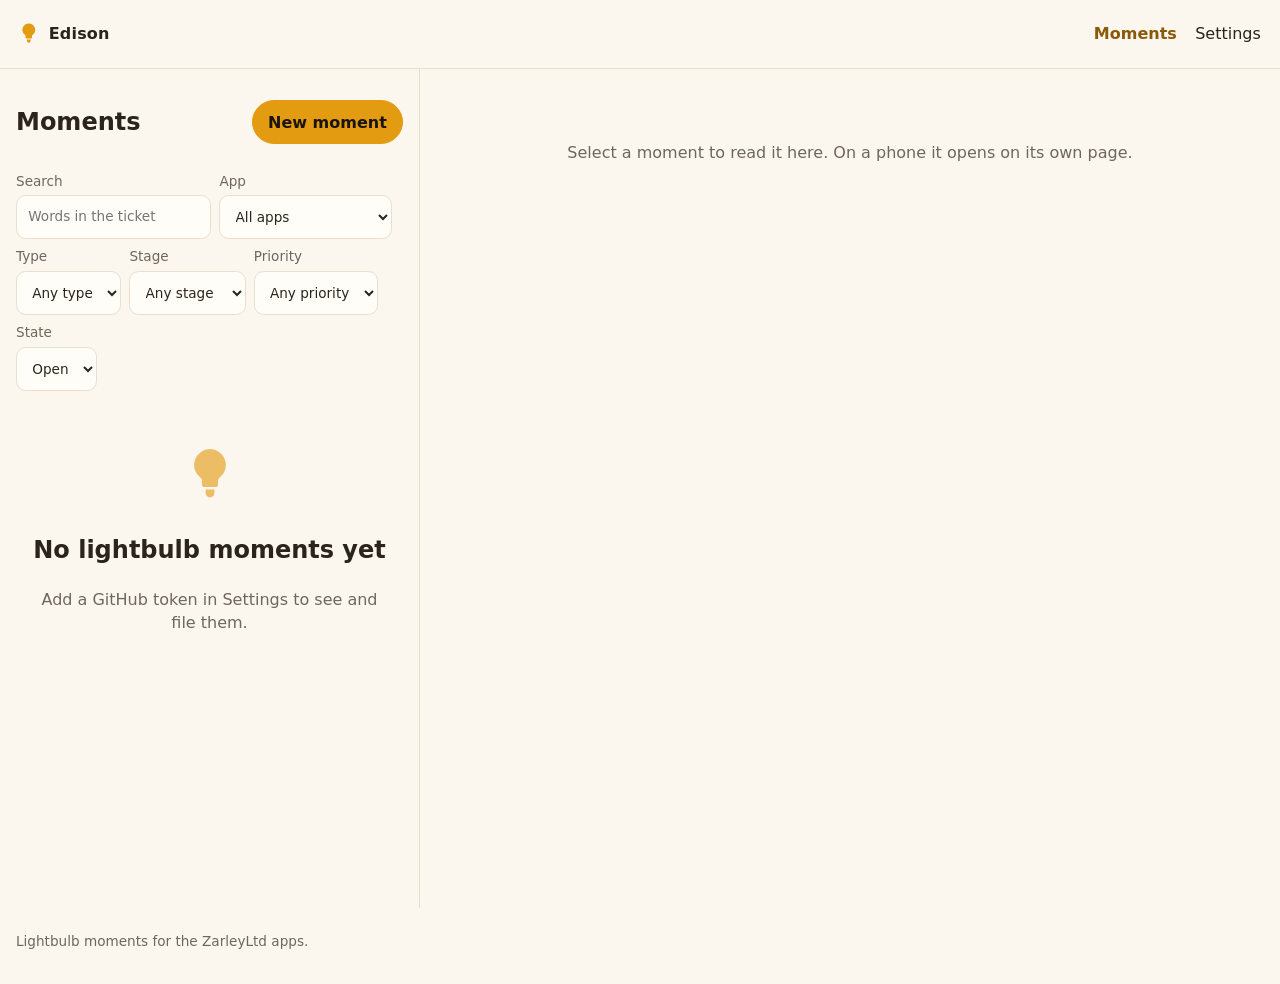
==== index.html @ d592c3be "Add Edison, a phone-first tracker that files GitHub issues and hands approved tickets to a coding ag" ====
<!DOCTYPE html>
<html lang="en">
<head>
  <meta charset="UTF-8" />
  <meta name="viewport" content="width=device-width, initial-scale=1" />
  <meta name="theme-color" content="#e39b12" />
  <meta name="description" content="Edison logs lightbulb moments and sends them to a coding agent after you approve." />
  <title>Edison</title>
  <link rel="icon" href="assets/icons/icon.svg" type="image/svg+xml" />
  <link rel="apple-touch-icon" href="assets/icons/icon-192.png" />
  <link rel="manifest" href="manifest.json" />
  <link rel="stylesheet" href="assets/css/style.css" />
  <link rel="stylesheet" href="assets/css/brief-message.css" />
  <meta http-equiv="Content-Security-Policy" content="default-src 'self'; img-src 'self' https: data:; connect-src 'self' https://api.github.com; style-src 'self'; script-src 'self'; base-uri 'self'; form-action 'self'" />
</head>
<body data-page="list">
  <header class="top">
    <a class="brand" href="index.html">
      <svg class="brand-bulb" viewBox="0 0 32 32" aria-hidden="true"><path fill="currentColor" d="M16 3a8 8 0 0 0-4.6 14.5c.4.4.6.9.6 1.4V21a1 1 0 0 0 1 1h6a1 1 0 0 0 1-1v-2.1c0-.5.2-1 .6-1.4A8 8 0 0 0 16 3zm-2.2 20.2h4.4V25a2.2 2.2 0 0 1-4.4 0v-1.8z"/></svg>
      <span>Edison</span>
    </a>
    <nav aria-label="Primary">
      <a href="index.html">Moments</a>
      <a href="settings.html">Settings</a>
    </nav>
  </header>
  <div class="layout two-pane">
    <section class="list-pane" aria-label="Moments">
      <div class="toolbar">
        <h1>Moments</h1>
        <button type="button" class="primary" id="new-ticket">New moment</button>
      </div>
      <p id="error" class="banner" hidden></p>
      <form id="filters" class="filters" aria-label="Filter moments">
        <label class="field">Search<input id="filter-text" type="search" placeholder="Words in the ticket" /></label>
        <label class="field">App
          <select id="filter-app"><option value="">All apps</option></select>
        </label>
        <label class="field">Type
          <select id="filter-type">
            <option value="">Any type</option>
            <option value="bug">Bug</option>
            <option value="change">Change</option>
            <option value="feature">Feature</option>
            <option value="idea">Idea</option>
          </select>
        </label>
        <label class="field">Stage
          <select id="filter-stage">
            <option value="">Any stage</option>
            <option value="inbox">Inbox</option>
            <option value="ready">Ready</option>
            <option value="working">Working</option>
            <option value="needs-input">Needs you</option>
            <option value="review">In review</option>
            <option value="parked">Parked</option>
          </select>
        </label>
        <label class="field">Priority
          <select id="filter-priority">
            <option value="">Any priority</option>
            <option value="p1">p1</option>
            <option value="p2">p2</option>
            <option value="p3">p3</option>
          </select>
        </label>
        <label class="field">State
          <select id="filter-state">
            <option value="open">Open</option>
            <option value="closed">Done</option>
            <option value="all">All</option>
          </select>
        </label>
      </form>
      <div id="list"></div>
    </section>
    <section class="detail-pane" id="detail" aria-label="Selected moment">
      <div class="empty">
        <p class="muted">Select a moment to read it here. On a phone it opens on its own page.</p>
      </div>
    </section>
  </div>
  <div id="sheet" class="sheet-backdrop" hidden>
    <form id="new-form" class="sheet stack" aria-labelledby="sheet-title">
      <h2 id="sheet-title">New moment</h2>
      <label class="field">Title<input id="title" name="title" required maxlength="120" /></label>
      <label class="field">App
        <select id="app" name="app" required>
          <option value="">Choose an app</option>
        </select>
      </label>
      <label class="field">Type
        <select id="type" name="type">
          <option value="bug">Bug</option>
          <option value="change">Change</option>
          <option value="feature">Feature</option>
          <option value="idea">Idea</option>
        </select>
      </label>
      <label class="field">Priority
        <select id="priority" name="priority">
          <option value="p1">p1</option>
          <option value="p2" selected>p2</option>
          <option value="p3">p3</option>
        </select>
      </label>
      <label class="field">Notes<textarea id="notes" name="notes" placeholder="What did you notice?"></textarea></label>
      <div class="row">
        <label class="field">Link<input id="url" type="url" inputmode="url" placeholder="https://" /></label>
        <button type="button" id="add-url">Add link</button>
      </div>
      <ul id="urls" class="chips"></ul>
      <label class="field">Photos<input id="photos" type="file" accept="image/*" capture="environment" multiple /></label>
      <div class="row">
        <button type="submit" class="primary" id="save-ticket">File moment</button>
        <button type="button" id="sheet-cancel">Cancel</button>
      </div>
    </form>
  </div>
  <footer class="site-footer">Lightbulb moments for the ZarleyLtd apps.</footer>
  <script src="assets/js/config/app-config.js"></script>
  <script src="assets/js/utils/auth.js"></script>
  <script src="assets/js/utils/labels.js"></script>
  <script src="assets/js/utils/query.js"></script>
  <script src="assets/js/utils/formatters.js"></script>
  <script src="assets/js/utils/api.js"></script>
  <script src="assets/js/utils/image-compress.js"></script>
  <script src="assets/js/utils/brief-message.js"></script>
  <script src="assets/js/utils/apps.js"></script>
  <script src="assets/js/utils/agents.js"></script>
  <script src="assets/js/utils/setup.js"></script>
  <script src="assets/js/components/ticket-card.js"></script>
  <script src="assets/js/components/ticket-view.js"></script>
  <script src="assets/js/pages/list.js"></script>
  <script src="assets/js/main.js"></script>
</body>
</html>
---- assets/css/style.css ----
:root {
  --bg: #fbf6ee;
  --ink: #2a241c;
  --muted: #6f675c;
  --line: #eadfce;
  --card: #fffdf8;
  --amber: #e39b12;
  --amber-deep: #8a5a08;
  --danger: #9c2f2f;
  --ok: #2f7d4a;
  --shadow: 0 10px 30px rgba(42, 36, 28, 0.08);
  color-scheme: light;
}

* { box-sizing: border-box; }

[hidden] { display: none !important; }

body.sheet-open { overflow: hidden; }

html, body { margin: 0; padding: 0; }

body {
  min-height: 100vh;
  background: var(--bg);
  color: var(--ink);
  font-family: system-ui, -apple-system, "Segoe UI", Roboto, sans-serif;
  line-height: 1.45;
}

a { color: var(--amber-deep); }

a:focus-visible, button:focus-visible, input:focus-visible, select:focus-visible, textarea:focus-visible {
  outline: 3px solid var(--amber);
  outline-offset: 2px;
}

.top {
  display: flex;
  align-items: center;
  justify-content: space-between;
  gap: 1rem;
  padding: 0.75rem 1rem;
  border-bottom: 1px solid var(--line);
  background: rgba(251, 246, 238, 0.94);
  position: sticky;
  top: 0;
  z-index: 20;
}

.brand {
  display: flex;
  align-items: center;
  gap: 0.45rem;
  color: var(--ink);
  text-decoration: none;
  font-weight: 700;
  letter-spacing: 0.01em;
}

.brand-bulb { width: 1.6rem; height: 1.6rem; color: var(--amber); }

.top nav { display: flex; gap: 0.75rem; }

.top nav a {
  color: var(--ink);
  text-decoration: none;
  min-height: 44px;
  display: inline-flex;
  align-items: center;
  padding: 0 0.2rem;
}

.top nav a[aria-current="page"] { color: var(--amber-deep); font-weight: 700; }

.layout { padding: 1rem; }

.toolbar, .filters, .actions, .row {
  display: flex;
  flex-wrap: wrap;
  gap: 0.5rem;
  align-items: center;
}

.toolbar { justify-content: space-between; margin-bottom: 0.75rem; }

.filters { margin-bottom: 0.75rem; }

label.field { display: flex; flex-direction: column; gap: 0.25rem; font-size: 0.85rem; color: var(--muted); }

input, select, textarea {
  font: inherit;
  color: var(--ink);
  background: var(--card);
  border: 1px solid var(--line);
  border-radius: 0.6rem;
  padding: 0.55rem 0.7rem;
  min-height: 44px;
}

textarea { min-height: 7rem; width: 100%; resize: vertical; }

button, .button {
  font: inherit;
  min-height: 44px;
  border-radius: 999px;
  border: 1px solid var(--line);
  background: var(--card);
  color: var(--ink);
  padding: 0.45rem 0.95rem;
  cursor: pointer;
}

button.primary, a.primary {
  background: var(--amber);
  border-color: var(--amber);
  color: #1a140c;
  font-weight: 700;
  text-decoration: none;
  display: inline-flex;
  align-items: center;
}

button.danger { color: var(--danger); }

button:disabled { opacity: 0.55; cursor: default; }

.cards { display: flex; flex-direction: column; gap: 0.6rem; }

.card {
  display: flex;
  gap: 0.75rem;
  align-items: flex-start;
  padding: 0.85rem 0.9rem;
  background: var(--card);
  border: 1px solid var(--line);
  border-radius: 0.9rem;
  text-decoration: none;
  color: inherit;
  box-shadow: var(--shadow);
}

.card h2, .ticket h1 { font-size: 1.05rem; margin: 0 0 0.2rem; }

.card.selected { border-color: var(--amber); }

.meta, .muted, .hint { color: var(--muted); }

.meta { margin: 0; font-size: 0.85rem; }

.bulb-icon { display: inline-flex; color: var(--amber); flex: none; }
.bulb-svg { width: 1.7rem; height: 1.7rem; }
.stage-inbox { opacity: 0.35; }
.stage-ready { opacity: 0.62; }
.stage-working { opacity: 0.9; animation: glow 1.6s ease-in-out infinite; }
.stage-needs-input { opacity: 0.8; color: #6d4ad4; }
.stage-review { opacity: 1; filter: drop-shadow(0 0 6px #f0b429); }
.stage-parked { opacity: 0.3; filter: grayscale(1); }
.stage-done { opacity: 1; color: var(--ok); filter: drop-shadow(0 0 8px #f0b429); }

@keyframes glow {
  50% { filter: drop-shadow(0 0 8px #f0b429); }
}

.empty {
  text-align: center;
  padding: 2.5rem 1rem;
}

.empty .bulb-svg { width: 4rem; height: 4rem; }

.banner {
  background: #fff4f2;
  color: var(--danger);
  border: 1px solid #f0c8c2;
  border-radius: 0.7rem;
  padding: 0.7rem 0.8rem;
  margin-bottom: 0.75rem;
}

.ticket { max-width: 46rem; }

.prose { overflow-wrap: anywhere; }
.prose img { max-width: 100%; height: auto; border-radius: 0.6rem; }
.prose pre { overflow: auto; background: #2a241c; color: #fbf6ee; padding: 0.8rem; border-radius: 0.6rem; }

.comments { list-style: none; padding: 0; margin: 0; display: flex; flex-direction: column; gap: 0.6rem; }
.comments li { background: var(--card); border: 1px solid var(--line); border-radius: 0.8rem; padding: 0.75rem; }

.pr { display: flex; justify-content: space-between; gap: 0.75rem; align-items: center; padding: 0.7rem 0; border-top: 1px solid var(--line); }
.pr a { font-weight: 700; }

.checks { font-size: 0.85rem; color: var(--muted); }

.actions { position: sticky; bottom: 0; background: linear-gradient(transparent, var(--bg) 20%); padding: 0.8rem 0 0.2rem; }

.sheet-backdrop {
  position: fixed;
  inset: 0;
  background: rgba(42, 36, 28, 0.45);
  z-index: 30;
  display: flex;
  align-items: flex-end;
  justify-content: center;
}

.sheet {
  background: var(--card);
  width: min(40rem, 100%);
  max-height: 92vh;
  overflow: auto;
  border-radius: 1rem 1rem 0 0;
  padding: 1rem 1rem 1.5rem;
  box-shadow: var(--shadow);
}

.sheet h2 { margin-top: 0; }

.stack { display: flex; flex-direction: column; gap: 0.7rem; }
.stack .field input, .stack .field select { width: 100%; }

.chips { display: flex; flex-wrap: wrap; gap: 0.4rem; padding: 0; margin: 0; list-style: none; }
.chips li { background: var(--bg); border-radius: 999px; padding: 0.2rem 0.55rem; }

.detail-pane { display: none; }
.site-footer { padding: 1.5rem 1rem 2rem; color: var(--muted); font-size: 0.85rem; }

@media (min-width: 800px) {
  .sheet-backdrop { align-items: center; }
  .sheet { border-radius: 1rem; margin: 1rem; }
}

@media (min-width: 1100px) {
  .layout.two-pane {
    display: grid;
    grid-template-columns: minmax(320px, 420px) minmax(0, 1fr);
    gap: 0;
    padding: 0;
    min-height: calc(100vh - 61px);
  }
  .list-pane { padding: 1rem; border-right: 1px solid var(--line); }
  .detail-pane {
    display: block;
    padding: 1rem 1.25rem 2rem;
    min-width: 0;
  }
}

@media (prefers-reduced-motion: reduce) {
  .stage-working { animation: none; }
}
---- assets/css/brief-message.css ----
/ * * 
   *   B r i e f   m e s s a g e   s t y l e s      C u r s o r S i t e s   s h a r e d   p a t t e r n . 
   *   C a n o n i c a l   s o u r c e :   c u r s o r - s i t e s - s h a r e d / u i / b r i e f - m e s s a g e . c s s 
   *   O v e r r i d e   p e r   p r o j e c t   w i t h   C S S   v a r i a b l e s   o n   : r o o t   o r   a   p a r e n t   s e l e c t o r . 
   * / 
 . b r i e f - m e s s a g e   { 
     - - b r i e f - m s g - z - i n d e x :   6 0 0 ; 
     - - b r i e f - m s g - b g :   r g b a ( 3 0 ,   4 1 ,   5 9 ,   0 . 9 5 ) ; 
     - - b r i e f - m s g - c o l o r :   # e 2 e 8 f 0 ; 
     - - b r i e f - m s g - b o r d e r :   1 p x   s o l i d   # 4 7 5 5 6 9 ; 
     - - b r i e f - m s g - r a d i u s :   0 . 5 r e m ; 
     - - b r i e f - m s g - p a d d i n g :   0 . 5 r e m   1 r e m ; 
     - - b r i e f - m s g - f o n t - s i z e :   0 . 9 5 r e m ; 
     - - b r i e f - m s g - f o n t - w e i g h t :   5 0 0 ; 
     - - b r i e f - m s g - m a x - w i d t h :   m i n ( 9 0 v w ,   4 2 0 p x ) ; 
     - - b r i e f - m s g - s h a d o w :   0   4 p x   1 2 p x   r g b a ( 0 ,   0 ,   0 ,   0 . 3 ) ; 
 
     p o s i t i o n :   f i x e d ; 
     z - i n d e x :   v a r ( - - b r i e f - m s g - z - i n d e x ) ; 
     t r a n s f o r m :   t r a n s l a t e ( - 5 0 % ,   - 5 0 % ) ; 
     p a d d i n g :   v a r ( - - b r i e f - m s g - p a d d i n g ) ; 
     m a x - w i d t h :   v a r ( - - b r i e f - m s g - m a x - w i d t h ) ; 
     b a c k g r o u n d :   v a r ( - - b r i e f - m s g - b g ) ; 
     c o l o r :   v a r ( - - b r i e f - m s g - c o l o r ) ; 
     b o r d e r :   v a r ( - - b r i e f - m s g - b o r d e r ) ; 
     b o r d e r - r a d i u s :   v a r ( - - b r i e f - m s g - r a d i u s ) ; 
     b o x - s h a d o w :   v a r ( - - b r i e f - m s g - s h a d o w ) ; 
     p o i n t e r - e v e n t s :   n o n e ; 
 } 
 
 . b r i e f - m e s s a g e - - a b o v e   { 
     t r a n s f o r m :   t r a n s l a t e ( - 5 0 % ,   - 1 0 0 % ) ; 
 } 
 
 . b r i e f - m e s s a g e - - b e l o w   { 
     t r a n s f o r m :   t r a n s l a t e ( - 5 0 % ,   0 ) ; 
 } 
 
 . b r i e f - m e s s a g e _ _ t e x t   { 
     d i s p l a y :   b l o c k ; 
     f o n t - s i z e :   v a r ( - - b r i e f - m s g - f o n t - s i z e ) ; 
     f o n t - w e i g h t :   v a r ( - - b r i e f - m s g - f o n t - w e i g h t ) ; 
     c o l o r :   i n h e r i t ; 
     w h i t e - s p a c e :   n o w r a p ; 
     o v e r f l o w :   h i d d e n ; 
     t e x t - o v e r f l o w :   e l l i p s i s ; 
 } 
 
 . b r i e f - m e s s a g e - - m u l t i l i n e   . b r i e f - m e s s a g e _ _ t e x t   { 
     w h i t e - s p a c e :   p r e - l i n e ; 
     l i n e - h e i g h t :   1 . 3 5 ; 
     o v e r f l o w :   v i s i b l e ; 
     t e x t - o v e r f l o w :   u n s e t ; 
 } 
 
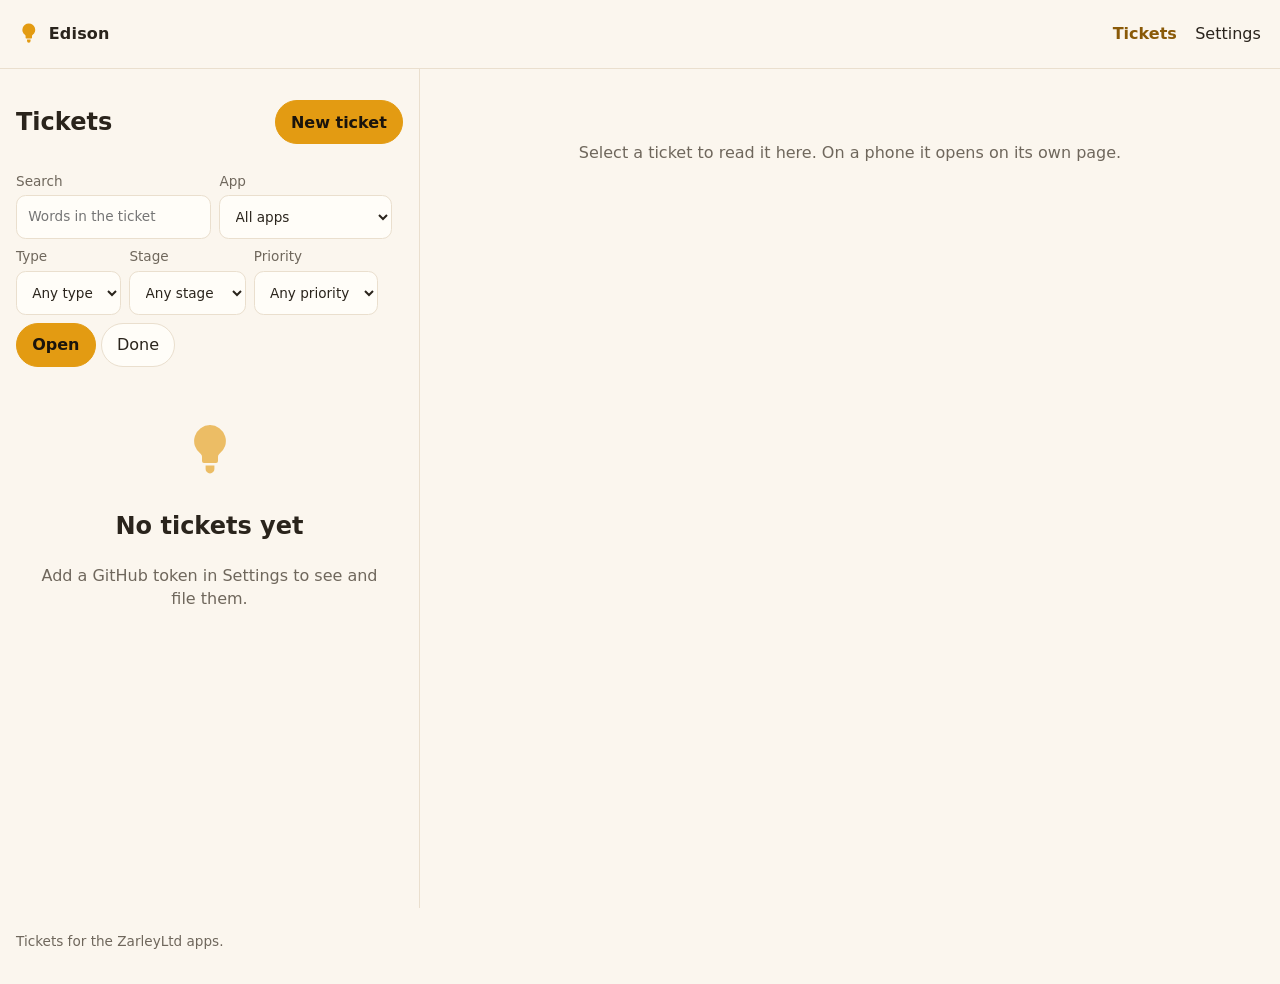
==== commit 328c5299: "Call the list tickets, show status as a badge, and filter with Open and Done toggles. Co-authored-by" ====
--- a/index.html
+++ b/index.html
@@ -4,7 +4,7 @@
   <meta charset="UTF-8" />
   <meta name="viewport" content="width=device-width, initial-scale=1" />
   <meta name="theme-color" content="#e39b12" />
-  <meta name="description" content="Edison logs lightbulb moments and sends them to a coding agent after you approve." />
+  <meta name="description" content="Edison logs tickets and sends them to a coding agent after you approve." />
   <title>Edison</title>
   <link rel="icon" href="assets/icons/icon.svg" type="image/svg+xml" />
   <link rel="apple-touch-icon" href="assets/icons/icon-192.png" />
@@ -20,18 +20,18 @@
       <span>Edison</span>
     </a>
     <nav aria-label="Primary">
-      <a href="index.html">Moments</a>
+      <a href="index.html">Tickets</a>
       <a href="settings.html">Settings</a>
     </nav>
   </header>
   <div class="layout two-pane">
-    <section class="list-pane" aria-label="Moments">
+    <section class="list-pane" aria-label="Tickets">
       <div class="toolbar">
-        <h1>Moments</h1>
-        <button type="button" class="primary" id="new-ticket">New moment</button>
+        <h1>Tickets</h1>
+        <button type="button" class="primary" id="new-ticket">New ticket</button>
       </div>
       <p id="error" class="banner" hidden></p>
-      <form id="filters" class="filters" aria-label="Filter moments">
+      <form id="filters" class="filters" aria-label="Filter tickets">
         <label class="field">Search<input id="filter-text" type="search" placeholder="Words in the ticket" /></label>
         <label class="field">App
           <select id="filter-app"><option value="">All apps</option></select>
@@ -64,25 +64,22 @@
             <option value="p3">p3</option>
           </select>
         </label>
-        <label class="field">State
-          <select id="filter-state">
-            <option value="open">Open</option>
-            <option value="closed">Done</option>
-            <option value="all">All</option>
-          </select>
-        </label>
+        <div class="state-toggles" role="group" aria-label="Open or done">
+          <button type="button" class="toggle" id="filter-open" aria-pressed="true">Open</button>
+          <button type="button" class="toggle" id="filter-done" aria-pressed="false">Done</button>
+        </div>
       </form>
       <div id="list"></div>
     </section>
-    <section class="detail-pane" id="detail" aria-label="Selected moment">
+    <section class="detail-pane" id="detail" aria-label="Selected ticket">
       <div class="empty">
-        <p class="muted">Select a moment to read it here. On a phone it opens on its own page.</p>
+        <p class="muted">Select a ticket to read it here. On a phone it opens on its own page.</p>
       </div>
     </section>
   </div>
   <div id="sheet" class="sheet-backdrop" hidden>
     <form id="new-form" class="sheet stack" aria-labelledby="sheet-title">
-      <h2 id="sheet-title">New moment</h2>
+      <h2 id="sheet-title">New ticket</h2>
       <label class="field">Title<input id="title" name="title" required maxlength="120" /></label>
       <label class="field">App
         <select id="app" name="app" required>
@@ -112,12 +109,12 @@
       <ul id="urls" class="chips"></ul>
       <label class="field">Photos<input id="photos" type="file" accept="image/*" capture="environment" multiple /></label>
       <div class="row">
-        <button type="submit" class="primary" id="save-ticket">File moment</button>
+        <button type="submit" class="primary" id="save-ticket">File ticket</button>
         <button type="button" id="sheet-cancel">Cancel</button>
       </div>
     </form>
   </div>
-  <footer class="site-footer">Lightbulb moments for the ZarleyLtd apps.</footer>
+  <footer class="site-footer">Tickets for the ZarleyLtd apps.</footer>
   <script src="assets/js/config/app-config.js"></script>
   <script src="assets/js/utils/auth.js"></script>
   <script src="assets/js/utils/labels.js"></script>
--- a/assets/css/style.css
+++ b/assets/css/style.css
@@ -146,17 +146,53 @@
 
 .meta, .muted, .hint { color: var(--muted); }
 
+#vendor-status:not(:empty),
+#setup-status:not(:empty),
+#token-status:not(:empty) {
+  color: var(--ink);
+  font-weight: 600;
+}
+
+#token-status.is-error { color: var(--danger); }
+
 .meta { margin: 0; font-size: 0.85rem; }
 
 .bulb-icon { display: inline-flex; color: var(--amber); flex: none; }
 .bulb-svg { width: 1.7rem; height: 1.7rem; }
-.stage-inbox { opacity: 0.35; }
-.stage-ready { opacity: 0.62; }
-.stage-working { opacity: 0.9; animation: glow 1.6s ease-in-out infinite; }
-.stage-needs-input { opacity: 0.8; color: #6d4ad4; }
-.stage-review { opacity: 1; filter: drop-shadow(0 0 6px #f0b429); }
-.stage-parked { opacity: 0.3; filter: grayscale(1); }
-.stage-done { opacity: 1; color: var(--ok); filter: drop-shadow(0 0 8px #f0b429); }
+.bulb-icon.stage-inbox { opacity: 0.35; }
+.bulb-icon.stage-ready { opacity: 0.62; }
+.bulb-icon.stage-working { opacity: 0.9; animation: glow 1.6s ease-in-out infinite; }
+.bulb-icon.stage-needs-input { opacity: 0.8; color: #6d4ad4; }
+.bulb-icon.stage-review { opacity: 1; filter: drop-shadow(0 0 6px #f0b429); }
+.bulb-icon.stage-parked { opacity: 0.3; filter: grayscale(1); }
+.bulb-icon.stage-done { opacity: 1; color: var(--ok); filter: drop-shadow(0 0 8px #f0b429); }
+
+.status-badge {
+  display: inline-flex;
+  align-items: center;
+  width: fit-content;
+  font-size: 0.95rem;
+  font-weight: 700;
+  line-height: 1.2;
+  padding: 0.28rem 0.7rem;
+  border-radius: 999px;
+  background: #fff1cc;
+  color: #6b4704;
+}
+.status-badge.lg { font-size: 1.05rem; padding: 0.4rem 0.85rem; }
+.status-badge.stage-done { background: #e5f4ea; color: var(--ok); }
+.status-badge.stage-needs-input { background: #efe8ff; color: #6d4ad4; }
+.status-badge.stage-parked { background: #eeeae4; color: var(--muted); }
+.status-line { margin: 0.35rem 0 0.5rem; }
+.card-main { display: flex; flex: 1; flex-direction: column; align-items: flex-start; gap: 0.35rem; min-width: 0; }
+.card-main h2 { margin: 0; }
+
+button.toggle[aria-pressed="true"] {
+  background: var(--amber);
+  border-color: var(--amber);
+  color: #1a140c;
+  font-weight: 700;
+}
 
 @keyframes glow {
   50% { filter: drop-shadow(0 0 8px #f0b429); }
@@ -247,5 +283,5 @@
 }
 
 @media (prefers-reduced-motion: reduce) {
-  .stage-working { animation: none; }
-}
+  .bulb-icon.stage-working { animation: none; }
+}
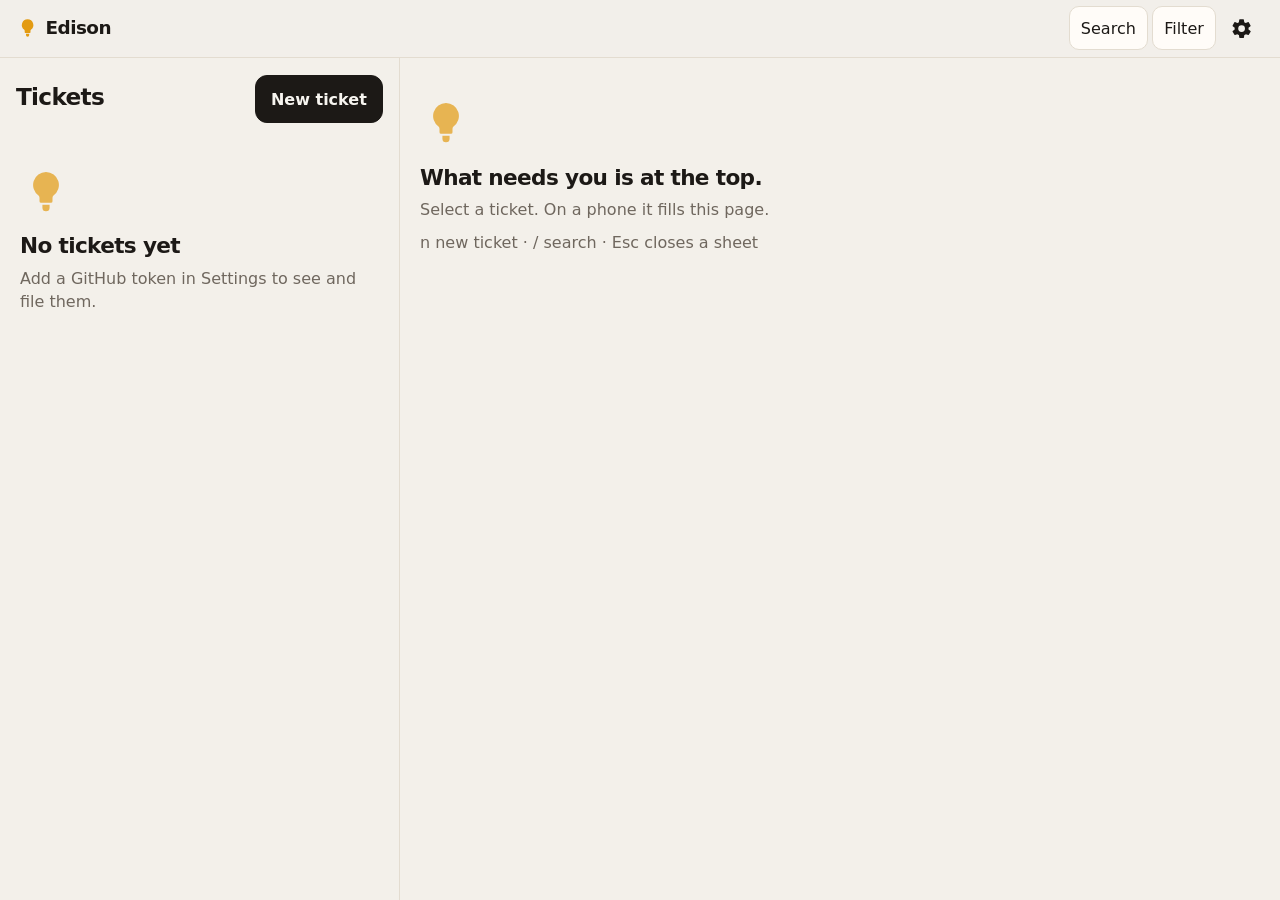
==== commit 99f3a289: "Open a ticket inside the list and restyle the home and ticket screens from the mockup. Co-authored-b" ====
--- a/index.html
+++ b/index.html
@@ -3,7 +3,7 @@
 <head>
   <meta charset="UTF-8" />
   <meta name="viewport" content="width=device-width, initial-scale=1" />
-  <meta name="theme-color" content="#e39b12" />
+  <meta name="theme-color" content="#f3f0ea" />
   <meta name="description" content="Edison logs tickets and sends them to a coding agent after you approve." />
   <title>Edison</title>
   <link rel="icon" href="assets/icons/icon.svg" type="image/svg+xml" />
@@ -15,106 +15,33 @@
 </head>
 <body data-page="list">
   <header class="top">
-    <a class="brand" href="index.html">
+    <a class="back" id="back" href="index.html" hidden>Tickets</a>
+    <a class="brand" id="brand" href="index.html">
       <svg class="brand-bulb" viewBox="0 0 32 32" aria-hidden="true"><path fill="currentColor" d="M16 3a8 8 0 0 0-4.6 14.5c.4.4.6.9.6 1.4V21a1 1 0 0 0 1 1h6a1 1 0 0 0 1-1v-2.1c0-.5.2-1 .6-1.4A8 8 0 0 0 16 3zm-2.2 20.2h4.4V25a2.2 2.2 0 0 1-4.4 0v-1.8z"/></svg>
       <span>Edison</span>
     </a>
-    <nav aria-label="Primary">
-      <a href="index.html">Tickets</a>
-      <a href="settings.html">Settings</a>
-    </nav>
+    <div class="search-wrap" id="search-wrap" hidden>
+      <label class="sr" for="search">Search tickets</label>
+      <input id="search" type="search" placeholder="Search tickets" autocomplete="off" />
+    </div>
+    <div class="top-actions">
+      <button type="button" class="text" id="search-open" data-action="open-search" aria-expanded="false">Search</button>
+      <button type="button" class="text" id="filter-open" data-action="open-filter" aria-expanded="false">Filter</button>
+      <a href="settings.html" id="settings-link" class="icon-link" aria-label="Settings"><svg viewBox="0 0 24 24" aria-hidden="true"><path fill="currentColor" d="M19.14 12.94c.04-.31.06-.63.06-.94s-.02-.63-.06-.94l2.03-1.58a.5.5 0 0 0 .12-.64l-1.92-3.32a.5.5 0 0 0-.6-.22l-2.39.96a7.2 7.2 0 0 0-1.63-.94l-.36-2.54a.5.5 0 0 0-.5-.42h-3.84a.5.5 0 0 0-.5.42l-.36 2.54c-.58.22-1.12.54-1.63.94l-2.39-.96a.5.5 0 0 0-.6.22L2.71 8.84a.5.5 0 0 0 .12.64l2.03 1.58c-.04.31-.06.63-.06.94s.02.63.06.94l-2.03 1.58a.5.5 0 0 0-.12.64l1.92 3.32c.13.22.39.31.6.22l2.39-.96c.5.4 1.05.72 1.63.94l.36 2.54c.05.24.26.42.5.42h3.84c.24 0 .45-.18.5-.42l.36-2.54c.58-.22 1.12-.54 1.63-.94l2.39.96c.22.09.47 0 .6-.22l1.92-3.32a.5.5 0 0 0-.12-.64l-2.03-1.58zM12 15.5A3.5 3.5 0 1 1 12 8.5a3.5 3.5 0 0 1 0 7z"/></svg></a>
+    </div>
   </header>
-  <div class="layout two-pane">
-    <section class="list-pane" aria-label="Tickets">
-      <div class="toolbar">
-        <h1>Tickets</h1>
-        <button type="button" class="primary" id="new-ticket">New ticket</button>
-      </div>
-      <p id="error" class="banner" hidden></p>
-      <form id="filters" class="filters" aria-label="Filter tickets">
-        <label class="field">Search<input id="filter-text" type="search" placeholder="Words in the ticket" /></label>
-        <label class="field">App
-          <select id="filter-app"><option value="">All apps</option></select>
-        </label>
-        <label class="field">Type
-          <select id="filter-type">
-            <option value="">Any type</option>
-            <option value="bug">Bug</option>
-            <option value="change">Change</option>
-            <option value="feature">Feature</option>
-            <option value="idea">Idea</option>
-          </select>
-        </label>
-        <label class="field">Stage
-          <select id="filter-stage">
-            <option value="">Any stage</option>
-            <option value="inbox">Inbox</option>
-            <option value="ready">Ready</option>
-            <option value="working">Working</option>
-            <option value="needs-input">Needs you</option>
-            <option value="review">In review</option>
-            <option value="parked">Parked</option>
-          </select>
-        </label>
-        <label class="field">Priority
-          <select id="filter-priority">
-            <option value="">Any priority</option>
-            <option value="p1">p1</option>
-            <option value="p2">p2</option>
-            <option value="p3">p3</option>
-          </select>
-        </label>
-        <div class="state-toggles" role="group" aria-label="Open or done">
-          <button type="button" class="toggle" id="filter-open" aria-pressed="true">Open</button>
-          <button type="button" class="toggle" id="filter-done" aria-pressed="false">Done</button>
-        </div>
-      </form>
-      <div id="list"></div>
-    </section>
-    <section class="detail-pane" id="detail" aria-label="Selected ticket">
+  <div class="workspace">
+    <section id="list" class="list-pane" aria-label="Tickets"></section>
+    <section id="detail" class="detail-pane" aria-label="Ticket">
       <div class="empty">
-        <p class="muted">Select a ticket to read it here. On a phone it opens on its own page.</p>
+        <span class="bulb-icon stage-ready xl"><svg class="bulb-svg" viewBox="0 0 32 32" aria-hidden="true"><path fill="currentColor" d="M16 3a8 8 0 0 0-4.6 14.5c.4.4.6.9.6 1.4V21a1 1 0 0 0 1 1h6a1 1 0 0 0 1-1v-2.1c0-.5.2-1 .6-1.4A8 8 0 0 0 16 3zm-2.2 20.2h4.4V25a2.2 2.2 0 0 1-4.4 0v-1.8z"/></svg></span>
+        <h2>What needs you is at the top.</h2>
+        <p class="lede">Select a ticket. On a phone it fills this page.</p>
+        <p class="hint">n new ticket · / search · Esc closes a sheet</p>
       </div>
     </section>
   </div>
-  <div id="sheet" class="sheet-backdrop" hidden>
-    <form id="new-form" class="sheet stack" aria-labelledby="sheet-title">
-      <h2 id="sheet-title">New ticket</h2>
-      <label class="field">Title<input id="title" name="title" required maxlength="120" /></label>
-      <label class="field">App
-        <select id="app" name="app" required>
-          <option value="">Choose an app</option>
-        </select>
-      </label>
-      <label class="field">Type
-        <select id="type" name="type">
-          <option value="bug">Bug</option>
-          <option value="change">Change</option>
-          <option value="feature">Feature</option>
-          <option value="idea">Idea</option>
-        </select>
-      </label>
-      <label class="field">Priority
-        <select id="priority" name="priority">
-          <option value="p1">p1</option>
-          <option value="p2" selected>p2</option>
-          <option value="p3">p3</option>
-        </select>
-      </label>
-      <label class="field">Notes<textarea id="notes" name="notes" placeholder="What did you notice?"></textarea></label>
-      <div class="row">
-        <label class="field">Link<input id="url" type="url" inputmode="url" placeholder="https://" /></label>
-        <button type="button" id="add-url">Add link</button>
-      </div>
-      <ul id="urls" class="chips"></ul>
-      <label class="field">Photos<input id="photos" type="file" accept="image/*" capture="environment" multiple /></label>
-      <div class="row">
-        <button type="submit" class="primary" id="save-ticket">File ticket</button>
-        <button type="button" id="sheet-cancel">Cancel</button>
-      </div>
-    </form>
-  </div>
-  <footer class="site-footer">Tickets for the ZarleyLtd apps.</footer>
+  <div id="sheets"></div>
   <script src="assets/js/config/app-config.js"></script>
   <script src="assets/js/utils/auth.js"></script>
   <script src="assets/js/utils/labels.js"></script>
--- a/assets/css/style.css
+++ b/assets/css/style.css
@@ -121,7 +121,19 @@
   align-items: center;
 }
 
-button.danger { color: var(--danger); }
+button.danger {
+  color: var(--danger);
+  background: #fff4f2;
+  border-color: #e7b2b2;
+}
+
+.ticket-title {
+  display: flex;
+  align-items: flex-start;
+  justify-content: space-between;
+  gap: 0.75rem;
+}
+.ticket-title h1 { flex: 1; min-width: 0; }
 
 button:disabled { opacity: 0.55; cursor: default; }
 
@@ -147,7 +159,6 @@
 .meta, .muted, .hint { color: var(--muted); }
 
 #vendor-status:not(:empty),
-#setup-status:not(:empty),
 #token-status:not(:empty) {
   color: var(--ink);
   font-weight: 600;
@@ -159,6 +170,8 @@
 
 .bulb-icon { display: inline-flex; color: var(--amber); flex: none; }
 .bulb-svg { width: 1.7rem; height: 1.7rem; }
+.bulb-icon.lg .bulb-svg { width: 2rem; height: 2rem; }
+.bulb-icon.xl .bulb-svg { width: 3.25rem; height: 3.25rem; }
 .bulb-icon.stage-inbox { opacity: 0.35; }
 .bulb-icon.stage-ready { opacity: 0.62; }
 .bulb-icon.stage-working { opacity: 0.9; animation: glow 1.6s ease-in-out infinite; }
@@ -226,9 +239,26 @@
 .pr { display: flex; justify-content: space-between; gap: 0.75rem; align-items: center; padding: 0.7rem 0; border-top: 1px solid var(--line); }
 .pr a { font-weight: 700; }
 
+.rules-status {
+  display: inline-flex;
+  align-items: center;
+  min-height: 44px;
+  font-weight: 700;
+  color: var(--ok);
+}
+
+a.rules-open {
+  background: #fff1cc;
+  border-color: var(--amber);
+  color: #6b4704;
+  font-weight: 700;
+  text-decoration: none;
+}
+
 .checks { font-size: 0.85rem; color: var(--muted); }
 
 .actions { position: sticky; bottom: 0; background: linear-gradient(transparent, var(--bg) 20%); padding: 0.8rem 0 0.2rem; }
+.actions .hint, .actions .meta { flex-basis: 100%; margin: 0; }
 
 .sheet-backdrop {
   position: fixed;
@@ -251,6 +281,30 @@
 }
 
 .sheet h2 { margin-top: 0; }
+
+.file-progress { display: flex; flex-direction: column; gap: 0.35rem; }
+.file-progress__track {
+  height: 0.45rem;
+  background: var(--line);
+  border-radius: 999px;
+  overflow: hidden;
+}
+.file-progress__bar {
+  height: 100%;
+  width: 0;
+  background: var(--amber);
+  border-radius: inherit;
+  transition: width 0.35s ease;
+}
+.file-progress.is-busy .file-progress__bar {
+  background-image: linear-gradient(90deg, var(--amber) 0%, #ffe3a3 45%, var(--amber) 90%);
+  background-size: 200% 100%;
+  animation: file-progress-sheen 1s linear infinite;
+}
+@keyframes file-progress-sheen {
+  from { background-position: 100% 0; }
+  to { background-position: -100% 0; }
+}
 
 .stack { display: flex; flex-direction: column; gap: 0.7rem; }
 .stack .field input, .stack .field select { width: 100%; }
@@ -284,4 +338,595 @@
 
 @media (prefers-reduced-motion: reduce) {
   .bulb-icon.stage-working { animation: none; }
-}
+  .file-progress.is-busy .file-progress__bar { animation: none; }
+  .file-progress__bar { transition: none; }
+}
+
+/* Home screen, specified by mockups/. Ticket and settings pages keep the earlier chrome. */
+:is(body[data-page="list"], body[data-page="ticket"]) {
+  --bg: #f3f0ea;
+  --ink: #1c1916;
+  --muted: #6f675e;
+  --line: #e3dcd0;
+  --paper: #fffcf8;
+  --card: var(--paper);
+  --wash: #efeae2;
+  --needs: #5c4d8a;
+  --ok: #0d6e56;
+  --danger: #8f2d2d;
+  --amber: #e39b12;
+  --shadow: 0 16px 50px rgba(28, 25, 22, 0.16);
+  background: var(--bg);
+  color: var(--ink);
+  font-family: "Segoe UI", system-ui, sans-serif;
+  display: flex;
+  flex-direction: column;
+  height: 100vh;
+  overflow: hidden;
+}
+
+:is(body[data-page="list"], body[data-page="ticket"]) :focus-visible {
+  outline: 2px solid var(--ink);
+  outline-offset: 2px;
+}
+
+:is(body[data-page="list"], body[data-page="ticket"]) .sr {
+  position: absolute;
+  width: 1px;
+  height: 1px;
+  padding: 0;
+  margin: -1px;
+  overflow: hidden;
+  clip: rect(0, 0, 0, 0);
+  border: 0;
+}
+
+:is(body[data-page="list"], body[data-page="ticket"]) .top {
+  justify-content: flex-start;
+  gap: 0.75rem;
+  min-height: 56px;
+  padding: 0.4rem 1rem;
+  background: rgba(243, 240, 234, 0.94);
+  border-bottom: 1px solid var(--line);
+}
+
+:is(body[data-page="list"], body[data-page="ticket"]) .brand {
+  gap: 0.4rem;
+  color: var(--ink);
+  text-decoration: none;
+  font-weight: 650;
+  letter-spacing: -0.03em;
+  font-size: 1.15rem;
+}
+
+:is(body[data-page="list"], body[data-page="ticket"]) .brand-bulb { width: 1.45rem; height: 1.45rem; }
+
+:is(body[data-page="list"], body[data-page="ticket"]) .top-actions {
+  margin-left: auto;
+  display: flex;
+  align-items: center;
+  gap: 0.25rem;
+  flex: none;
+}
+
+:is(body[data-page="list"], body[data-page="ticket"]) .search-wrap { flex: 1; min-width: 0; }
+
+:is(body[data-page="list"], body[data-page="ticket"]) .search-wrap input,
+:is(body[data-page="list"], body[data-page="ticket"]) .field input,
+:is(body[data-page="list"], body[data-page="ticket"]) .field select,
+:is(body[data-page="list"], body[data-page="ticket"]) .field textarea {
+  width: 100%;
+  background: var(--paper);
+  border: 1px solid var(--line);
+  border-radius: 10px;
+  min-height: 44px;
+}
+
+:is(body[data-page="list"], body[data-page="ticket"]) button.text {
+  padding: 0.4rem 0.7rem;
+  min-height: 44px;
+  background: var(--paper);
+  border: 1px solid var(--line);
+  border-radius: 10px;
+  color: var(--ink);
+}
+
+:is(body[data-page="list"], body[data-page="ticket"]) a.icon-link {
+  display: inline-flex;
+  align-items: center;
+  justify-content: center;
+  width: 44px;
+  height: 44px;
+  padding: 0;
+  text-decoration: none;
+  border-radius: 10px;
+  color: var(--ink);
+}
+
+:is(body[data-page="list"], body[data-page="ticket"]) .icon-link svg { width: 1.45rem; height: 1.45rem; }
+
+:is(body[data-page="list"], body[data-page="ticket"]) .icon-link:hover,
+:is(body[data-page="list"], body[data-page="ticket"]) .icon-link:focus-visible { background: var(--wash); }
+
+:is(body[data-page="list"], body[data-page="ticket"]) .workspace { flex: 1; min-height: 0; overflow: auto; }
+
+:is(body[data-page="list"], body[data-page="ticket"]) .list-pane,
+:is(body[data-page="list"], body[data-page="ticket"]) .detail-pane { min-width: 0; }
+
+:is(body[data-page="list"], body[data-page="ticket"]) .detail-pane { display: none; padding: 0; }
+
+:is(body[data-page="list"], body[data-page="ticket"]) .list-head {
+  display: flex;
+  align-items: baseline;
+  justify-content: space-between;
+  gap: 1rem;
+  padding: 1.1rem 1rem 0.2rem;
+}
+
+:is(body[data-page="list"], body[data-page="ticket"]) .list-head h1,
+:is(body[data-page="list"], body[data-page="ticket"]) .empty h2 {
+  letter-spacing: -0.03em;
+  font-weight: 650;
+}
+
+:is(body[data-page="list"], body[data-page="ticket"]) .list-head h1 {
+  font-size: 1.45rem;
+  line-height: 1.15;
+  margin: 0;
+}
+
+:is(body[data-page="list"], body[data-page="ticket"]) h1,
+:is(body[data-page="list"], body[data-page="ticket"]) h2,
+:is(body[data-page="list"], body[data-page="ticket"]) .row-title { overflow-wrap: anywhere; }
+
+:is(body[data-page="list"], body[data-page="ticket"]) .lede { color: var(--muted); margin: 0.35rem 0 0; }
+
+:is(body[data-page="list"], body[data-page="ticket"]) .empty {
+  text-align: left;
+  padding: 2.5rem 1.25rem;
+  max-width: 28rem;
+}
+
+:is(body[data-page="list"], body[data-page="ticket"]) .empty h2 { margin: 0.35rem 0 0; font-size: 1.35rem; }
+
+:is(body[data-page="list"], body[data-page="ticket"]) .empty .hint { margin: 0.6rem 0 0; }
+
+:is(body[data-page="list"], body[data-page="ticket"]) .bulb-svg { width: 1.35rem; height: 1.35rem; }
+
+:is(body[data-page="list"], body[data-page="ticket"]) .bulb-icon.stage-inbox { opacity: 0.35; }
+:is(body[data-page="list"], body[data-page="ticket"]) .bulb-icon.stage-ready { opacity: 0.7; }
+:is(body[data-page="list"], body[data-page="ticket"]) .bulb-icon.stage-working { opacity: 0.95; }
+:is(body[data-page="list"], body[data-page="ticket"]) .bulb-icon.stage-needs-input { opacity: 0.9; color: var(--needs); }
+:is(body[data-page="list"], body[data-page="ticket"]) .bulb-icon.stage-review { opacity: 1; filter: drop-shadow(0 0 6px #f0b429); }
+:is(body[data-page="list"], body[data-page="ticket"]) .bulb-icon.stage-parked { opacity: 0.28; filter: grayscale(1); }
+:is(body[data-page="list"], body[data-page="ticket"]) .bulb-icon.stage-done { opacity: 1; color: var(--ok); filter: drop-shadow(0 0 6px #f0b429); }
+
+:is(body[data-page="list"], body[data-page="ticket"]) .detail-pane .bulb-svg { width: 1.7rem; height: 1.7rem; }
+
+:is(body[data-page="list"], body[data-page="ticket"]) .empty .bulb-svg,
+:is(body[data-page="list"], body[data-page="ticket"]) .bulb-icon.xl .bulb-svg { width: 3.25rem; height: 3.25rem; }
+
+:is(body[data-page="list"], body[data-page="ticket"]) .section-label {
+  margin: 1.25rem 1rem 0.35rem;
+  font-size: 0.72rem;
+  font-weight: 700;
+  letter-spacing: 0.08em;
+  text-transform: uppercase;
+  color: var(--muted);
+}
+
+:is(body[data-page="list"], body[data-page="ticket"]) .notice,
+:is(body[data-page="list"], body[data-page="ticket"]) .banner,
+:is(body[data-page="list"], body[data-page="ticket"]) .loading-line {
+  margin: 0.75rem 1rem 0;
+}
+
+:is(body[data-page="list"], body[data-page="ticket"]) .notice {
+  padding: 0.7rem 0.8rem;
+  background: var(--paper);
+  border: 1px solid var(--line);
+  border-radius: 10px;
+}
+
+:is(body[data-page="list"], body[data-page="ticket"]) .attention {
+  display: block;
+  margin: 0.45rem 1rem;
+  padding: 0.9rem 0.95rem 0.8rem;
+  background: var(--paper);
+  border: 1px solid var(--line);
+  border-left: 3px solid var(--needs);
+  border-radius: 12px;
+  text-decoration: none;
+  color: inherit;
+}
+
+:is(body[data-page="list"], body[data-page="ticket"]) .attention.review { border-left-color: var(--ok); }
+
+:is(body[data-page="list"], body[data-page="ticket"]) .attention-head {
+  display: flex;
+  align-items: flex-start;
+  gap: 0.55rem;
+}
+
+:is(body[data-page="list"], body[data-page="ticket"]) .attention h2,
+:is(body[data-page="list"], body[data-page="ticket"]) .row-title {
+  margin: 0;
+  font-size: 1.05rem;
+  letter-spacing: -0.02em;
+  font-weight: 650;
+}
+
+:is(body[data-page="list"], body[data-page="ticket"]) .quote {
+  margin: 0.45rem 0 0.35rem;
+  font-family: Georgia, "Iowan Old Style", serif;
+  font-size: 1.05rem;
+  line-height: 1.4;
+  color: var(--ink);
+}
+
+:is(body[data-page="list"], body[data-page="ticket"]) .rows { margin-top: 0.2rem; }
+
+:is(body[data-page="list"], body[data-page="ticket"]) .row-link {
+  display: grid;
+  grid-template-columns: auto 1fr auto;
+  column-gap: 0.7rem;
+  row-gap: 0.1rem;
+  align-items: center;
+  padding: 0.85rem 1rem;
+  text-decoration: none;
+  color: inherit;
+  border-top: 1px solid var(--line);
+}
+
+:is(body[data-page="list"], body[data-page="ticket"]) .row-link .bulb-icon { grid-column: 1; grid-row: 1 / span 2; align-self: center; }
+:is(body[data-page="list"], body[data-page="ticket"]) .row-link .row-title { grid-column: 2; grid-row: 1; }
+:is(body[data-page="list"], body[data-page="ticket"]) .row-link .pri { grid-column: 3; grid-row: 1; }
+:is(body[data-page="list"], body[data-page="ticket"]) .row-link .meta { grid-column: 2 / -1; grid-row: 2; margin-top: 0; }
+
+:is(body[data-page="list"], body[data-page="ticket"]) .pri { font-size: 0.85rem; font-weight: 700; }
+:is(body[data-page="list"], body[data-page="ticket"]) .pri.p3,
+:is(body[data-page="list"], body[data-page="ticket"]) .row-link.done { color: var(--muted); }
+
+:is(body[data-page="list"], body[data-page="ticket"]) .row-link[aria-current="page"],
+:is(body[data-page="list"], body[data-page="ticket"]) .attention[aria-current="page"] { background: var(--wash); }
+
+:is(body[data-page="list"], body[data-page="ticket"]) .expander {
+  display: block;
+  width: 100%;
+  text-align: left;
+  background: none;
+  border: 0;
+  border-top: 1px solid var(--line);
+  border-radius: 0;
+  min-height: 48px;
+  padding: 0.75rem 1rem;
+  color: var(--muted);
+}
+
+:is(body[data-page="list"], body[data-page="ticket"]) button.primary,
+:is(body[data-page="list"], body[data-page="ticket"]) a.primary {
+  background: var(--ink);
+  color: #f7f5f0;
+  border: 1px solid var(--ink);
+  border-radius: 12px;
+  font-weight: 650;
+  min-height: 48px;
+}
+
+:is(body[data-page="list"], body[data-page="ticket"]) button.quiet {
+  background: var(--paper);
+  border: 1px solid var(--line);
+  border-radius: 12px;
+  min-height: 48px;
+  color: var(--ink);
+}
+
+:is(body[data-page="list"], body[data-page="ticket"]) .new-btn { width: auto; min-width: 7.5rem; }
+
+:is(body[data-page="list"], body[data-page="ticket"]) .segment {
+  display: flex;
+  border: 1px solid var(--line);
+  border-radius: 10px;
+  overflow: hidden;
+  background: var(--paper);
+}
+
+:is(body[data-page="list"], body[data-page="ticket"]) .segment button {
+  flex: 1;
+  min-height: 44px;
+  border: 0;
+  border-right: 1px solid var(--line);
+  border-radius: 0;
+  background: transparent;
+  padding: 0.3rem 0.2rem;
+}
+
+:is(body[data-page="list"], body[data-page="ticket"]) .segment button:last-child { border-right: 0; }
+
+:is(body[data-page="list"], body[data-page="ticket"]) .segment button[aria-pressed="true"] {
+  background: var(--ink);
+  color: #f7f5f0;
+}
+
+:is(body[data-page="list"], body[data-page="ticket"]) .backdrop {
+  position: fixed;
+  inset: 0;
+  z-index: 40;
+  background: rgba(28, 25, 22, 0.4);
+  display: flex;
+  align-items: flex-end;
+  justify-content: center;
+}
+
+:is(body[data-page="list"], body[data-page="ticket"]) .sheet {
+  width: min(34rem, 100%);
+  background: var(--bg);
+  border-radius: 16px 16px 0 0;
+  padding: 1rem 1rem calc(1.2rem + env(safe-area-inset-bottom));
+  box-shadow: var(--shadow);
+}
+
+:is(body[data-page="list"], body[data-page="ticket"]) .sheet h2 {
+  display: flex;
+  align-items: center;
+  gap: 0.45rem;
+  margin: 0.2rem 0 0.6rem;
+  letter-spacing: -0.03em;
+}
+
+:is(body[data-page="list"], body[data-page="ticket"]) .sheet-actions { display: flex; flex-direction: column; gap: 0.35rem; }
+
+:is(body[data-page="list"], body[data-page="ticket"]) .chips li {
+  display: inline-flex;
+  align-items: center;
+  gap: 0.35rem;
+  background: var(--paper);
+  border: 1px solid var(--line);
+  border-radius: 999px;
+  padding: 0.15rem 0.35rem 0.15rem 0.7rem;
+  font-size: 0.85rem;
+}
+
+:is(body[data-page="list"], body[data-page="ticket"]) .chips button {
+  border: 0;
+  background: none;
+  min-height: 32px;
+  min-width: 32px;
+  border-radius: 999px;
+  padding: 0;
+}
+
+:is(body[data-page="list"], body[data-page="ticket"]) .detail-pane .ticket { padding: 1rem 1.15rem 2rem; }
+
+:is(body[data-page="list"], body[data-page="ticket"]) .detail-pane a {
+  text-decoration: underline;
+  text-underline-offset: 3px;
+}
+
+@media (min-width: 800px) {
+  :is(body[data-page="list"], body[data-page="ticket"]) .backdrop { align-items: center; }
+  :is(body[data-page="list"], body[data-page="ticket"]) .sheet { border-radius: 16px; }
+}
+
+@media (min-width: 1100px) {
+  :is(body[data-page="list"], body[data-page="ticket"]) .workspace {
+    display: grid;
+    grid-template-columns: 400px minmax(0, 1fr);
+    height: auto;
+    overflow: hidden;
+  }
+
+  :is(body[data-page="list"], body[data-page="ticket"]) .list-pane,
+  :is(body[data-page="list"], body[data-page="ticket"]) .detail-pane {
+    height: 100%;
+    overflow: auto;
+  }
+
+  :is(body[data-page="list"], body[data-page="ticket"]) .list-pane { padding: 0; border-right: 1px solid var(--line); }
+
+  :is(body[data-page="list"], body[data-page="ticket"]) .detail-pane { display: block; }
+
+  :is(body[data-page="list"], body[data-page="ticket"]) .new-btn { min-width: 8rem; }
+
+  body[data-page="list"][data-screen="ticket"] .list-pane { display: block; }
+
+  :is(body[data-page="list"], body[data-page="ticket"]) .action-bar {
+    position: static;
+    padding: 0;
+    margin: 0.8rem 0 0.2rem;
+    background: none;
+    border: 0;
+    flex-direction: row;
+    flex-wrap: wrap;
+    align-items: center;
+  }
+
+  :is(body[data-page="list"], body[data-page="ticket"]) .action-bar .primary,
+  :is(body[data-page="list"], body[data-page="ticket"]) .action-bar .quiet,
+  :is(body[data-page="list"], body[data-page="ticket"]) .action-bar .danger { width: auto; }
+
+  :is(body[data-page="list"], body[data-page="ticket"]) .action-bar .hint { flex-basis: 100%; }
+}
+
+:is(body[data-page="list"], body[data-page="ticket"]) .back {
+  text-decoration: none;
+  color: inherit;
+  min-height: 44px;
+  display: inline-flex;
+  align-items: center;
+  font-weight: 650;
+}
+
+:is(body[data-page="list"], body[data-page="ticket"]) .back::before { content: "\2039  "; }
+
+:is(body[data-page="list"], body[data-page="ticket"]) .ticket-page {
+  flex: 1;
+  min-height: 0;
+  overflow: auto;
+}
+
+:is(body[data-page="list"], body[data-page="ticket"]) .ticket {
+  padding: 1rem 1rem 2rem;
+  max-width: 40rem;
+}
+
+:is(body[data-page="list"], body[data-page="ticket"]) .ticket h1 {
+  margin: 0;
+  font-size: 1.7rem;
+  line-height: 1.15;
+  letter-spacing: -0.03em;
+  font-weight: 650;
+}
+
+:is(body[data-page="list"], body[data-page="ticket"]) .ticket .bulb-icon.lg .bulb-svg {
+  width: 2rem;
+  height: 2rem;
+}
+
+:is(body[data-page="list"], body[data-page="ticket"]) .kicker {
+  margin: 0 0 0.35rem;
+  font-size: 0.85rem;
+  color: var(--muted);
+}
+
+:is(body[data-page="list"], body[data-page="ticket"]) .ticket-title {
+  display: flex;
+  align-items: flex-start;
+  justify-content: flex-start;
+  gap: 0.65rem;
+}
+
+:is(body[data-page="list"], body[data-page="ticket"]) .action-bar {
+  display: flex;
+  flex-direction: column;
+  gap: 0.35rem;
+}
+
+:is(body[data-page="list"], body[data-page="ticket"]) .action-bar a {
+  display: inline-flex;
+  align-items: center;
+  min-height: 44px;
+  width: auto;
+}
+
+:is(body[data-page="list"], body[data-page="ticket"]) .external-mark { margin-left: 0.2rem; }
+
+:is(body[data-page="list"], body[data-page="ticket"]) button.danger {
+  border-radius: 12px;
+  min-height: 48px;
+}
+
+:is(body[data-page="list"], body[data-page="ticket"]) .block-title {
+  display: flex;
+  align-items: baseline;
+  justify-content: space-between;
+  gap: 0.75rem;
+  margin: 1.4rem 0 0.4rem;
+}
+
+:is(body[data-page="list"], body[data-page="ticket"]) .block-title h2 {
+  margin: 0;
+  font-size: 0.95rem;
+}
+
+:is(body[data-page="list"], body[data-page="ticket"]) .ticket .prose {
+  font-family: Georgia, "Iowan Old Style", serif;
+  font-size: 1.05rem;
+  line-height: 1.5;
+}
+
+:is(body[data-page="list"], body[data-page="ticket"]) .ticket .prose p { margin: 0 0 0.8rem; }
+
+:is(body[data-page="list"], body[data-page="ticket"]) .notes {
+  list-style: none;
+  margin: 0;
+  padding: 0;
+  display: flex;
+  flex-direction: column;
+  gap: 0.7rem;
+}
+
+:is(body[data-page="list"], body[data-page="ticket"]) .notes li {
+  background: var(--paper);
+  border: 1px solid var(--line);
+  border-radius: 12px;
+  padding: 0.75rem 0.85rem;
+}
+
+:is(body[data-page="list"], body[data-page="ticket"]) .ask {
+  margin: 1rem 0;
+  padding: 0.9rem 1rem;
+  background: var(--paper);
+  border-left: 3px solid var(--needs);
+  border-radius: 0 12px 12px 0;
+}
+
+:is(body[data-page="list"], body[data-page="ticket"]) .pr-panel {
+  margin: 1rem 0;
+  padding: 0.9rem 1rem;
+  background: var(--paper);
+  border: 1px solid var(--line);
+  border-radius: 12px;
+}
+
+:is(body[data-page="list"], body[data-page="ticket"]) .pr-panel h2 {
+  margin: 0 0 0.2rem;
+  font-size: 1rem;
+}
+
+:is(body[data-page="list"], body[data-page="ticket"]) .ok { color: var(--ok); font-weight: 650; }
+
+:is(body[data-page="list"], body[data-page="ticket"]) .inline-error {
+  color: var(--danger);
+  margin: 0.3rem 0 0;
+  font-size: 0.85rem;
+}
+
+:is(body[data-page="list"], body[data-page="ticket"]) code.clone {
+  display: block;
+  padding: 0.75rem;
+  background: #241f1a;
+  color: #f3f0ea;
+  border-radius: 10px;
+  font-family: Consolas, "Courier New", monospace;
+  font-size: 0.82rem;
+  word-break: break-word;
+}
+
+@media (max-width: 1099px) {
+  body[data-page="list"][data-screen="ticket"] .detail-pane { display: block; }
+  body[data-page="list"][data-screen="ticket"] .list-pane { display: none; }
+
+  body[data-page="list"][data-screen="ticket"] .workspace,
+  body[data-page="ticket"] .ticket-page { scroll-padding-bottom: 18rem; }
+
+  body[data-page="ticket"] .brand,
+  body[data-page="ticket"] .top-actions { display: none; }
+
+  :is(body[data-page="list"][data-screen="ticket"], body[data-page="ticket"]) .action-bar {
+    position: fixed;
+    z-index: 8;
+    left: 0;
+    right: 0;
+    bottom: 0;
+    padding: 0.75rem 1rem calc(0.75rem + env(safe-area-inset-bottom));
+    background: rgba(243, 240, 234, 0.96);
+    border-top: 1px solid var(--line);
+  }
+
+  :is(body[data-page="list"][data-screen="ticket"], body[data-page="ticket"]) .action-bar .primary,
+  :is(body[data-page="list"][data-screen="ticket"], body[data-page="ticket"]) .action-bar .quiet,
+  :is(body[data-page="list"][data-screen="ticket"], body[data-page="ticket"]) .action-bar .danger { width: 100%; }
+
+  :is(body[data-page="list"][data-screen="ticket"], body[data-page="ticket"]) .ticket {
+    padding-bottom: 18rem;
+  }
+}
+
+@media (min-width: 1100px) {
+  :is(body[data-page="list"], body[data-page="ticket"]) .action-bar {
+    flex-direction: row;
+    flex-wrap: wrap;
+    align-items: center;
+  }
+}
--- a/assets/css/brief-message.css
+++ b/assets/css/brief-message.css
@@ -1,55 +1,54 @@
-/ * * 
-   *   B r i e f   m e s s a g e   s t y l e s      C u r s o r S i t e s   s h a r e d   p a t t e r n . 
-   *   C a n o n i c a l   s o u r c e :   c u r s o r - s i t e s - s h a r e d / u i / b r i e f - m e s s a g e . c s s 
-   *   O v e r r i d e   p e r   p r o j e c t   w i t h   C S S   v a r i a b l e s   o n   : r o o t   o r   a   p a r e n t   s e l e c t o r . 
-   * / 
- . b r i e f - m e s s a g e   { 
-     - - b r i e f - m s g - z - i n d e x :   6 0 0 ; 
-     - - b r i e f - m s g - b g :   r g b a ( 3 0 ,   4 1 ,   5 9 ,   0 . 9 5 ) ; 
-     - - b r i e f - m s g - c o l o r :   # e 2 e 8 f 0 ; 
-     - - b r i e f - m s g - b o r d e r :   1 p x   s o l i d   # 4 7 5 5 6 9 ; 
-     - - b r i e f - m s g - r a d i u s :   0 . 5 r e m ; 
-     - - b r i e f - m s g - p a d d i n g :   0 . 5 r e m   1 r e m ; 
-     - - b r i e f - m s g - f o n t - s i z e :   0 . 9 5 r e m ; 
-     - - b r i e f - m s g - f o n t - w e i g h t :   5 0 0 ; 
-     - - b r i e f - m s g - m a x - w i d t h :   m i n ( 9 0 v w ,   4 2 0 p x ) ; 
-     - - b r i e f - m s g - s h a d o w :   0   4 p x   1 2 p x   r g b a ( 0 ,   0 ,   0 ,   0 . 3 ) ; 
- 
-     p o s i t i o n :   f i x e d ; 
-     z - i n d e x :   v a r ( - - b r i e f - m s g - z - i n d e x ) ; 
-     t r a n s f o r m :   t r a n s l a t e ( - 5 0 % ,   - 5 0 % ) ; 
-     p a d d i n g :   v a r ( - - b r i e f - m s g - p a d d i n g ) ; 
-     m a x - w i d t h :   v a r ( - - b r i e f - m s g - m a x - w i d t h ) ; 
-     b a c k g r o u n d :   v a r ( - - b r i e f - m s g - b g ) ; 
-     c o l o r :   v a r ( - - b r i e f - m s g - c o l o r ) ; 
-     b o r d e r :   v a r ( - - b r i e f - m s g - b o r d e r ) ; 
-     b o r d e r - r a d i u s :   v a r ( - - b r i e f - m s g - r a d i u s ) ; 
-     b o x - s h a d o w :   v a r ( - - b r i e f - m s g - s h a d o w ) ; 
-     p o i n t e r - e v e n t s :   n o n e ; 
- } 
- 
- . b r i e f - m e s s a g e - - a b o v e   { 
-     t r a n s f o r m :   t r a n s l a t e ( - 5 0 % ,   - 1 0 0 % ) ; 
- } 
- 
- . b r i e f - m e s s a g e - - b e l o w   { 
-     t r a n s f o r m :   t r a n s l a t e ( - 5 0 % ,   0 ) ; 
- } 
- 
- . b r i e f - m e s s a g e _ _ t e x t   { 
-     d i s p l a y :   b l o c k ; 
-     f o n t - s i z e :   v a r ( - - b r i e f - m s g - f o n t - s i z e ) ; 
-     f o n t - w e i g h t :   v a r ( - - b r i e f - m s g - f o n t - w e i g h t ) ; 
-     c o l o r :   i n h e r i t ; 
-     w h i t e - s p a c e :   n o w r a p ; 
-     o v e r f l o w :   h i d d e n ; 
-     t e x t - o v e r f l o w :   e l l i p s i s ; 
- } 
- 
- . b r i e f - m e s s a g e - - m u l t i l i n e   . b r i e f - m e s s a g e _ _ t e x t   { 
-     w h i t e - s p a c e :   p r e - l i n e ; 
-     l i n e - h e i g h t :   1 . 3 5 ; 
-     o v e r f l o w :   v i s i b l e ; 
-     t e x t - o v e r f l o w :   u n s e t ; 
- } 
- +/**
+ * Brief message styles — CursorSites shared pattern.
+ * Canonical source: cursor-sites-shared/ui/brief-message.css
+ * Override per project with CSS variables on :root or a parent selector.
+ */
+.brief-message {
+  --brief-msg-z-index: 600;
+  --brief-msg-bg: rgba(30, 41, 59, 0.95);
+  --brief-msg-color: #e2e8f0;
+  --brief-msg-border: 1px solid #475569;
+  --brief-msg-radius: 0.5rem;
+  --brief-msg-padding: 0.5rem 1rem;
+  --brief-msg-font-size: 0.95rem;
+  --brief-msg-font-weight: 500;
+  --brief-msg-max-width: min(90vw, 420px);
+  --brief-msg-shadow: 0 4px 12px rgba(0, 0, 0, 0.3);
+
+  position: fixed;
+  z-index: var(--brief-msg-z-index);
+  transform: translate(-50%, -50%);
+  padding: var(--brief-msg-padding);
+  max-width: var(--brief-msg-max-width);
+  background: var(--brief-msg-bg);
+  color: var(--brief-msg-color);
+  border: var(--brief-msg-border);
+  border-radius: var(--brief-msg-radius);
+  box-shadow: var(--brief-msg-shadow);
+  pointer-events: none;
+}
+
+.brief-message--above {
+  transform: translate(-50%, -100%);
+}
+
+.brief-message--below {
+  transform: translate(-50%, 0);
+}
+
+.brief-message__text {
+  display: block;
+  font-size: var(--brief-msg-font-size);
+  font-weight: var(--brief-msg-font-weight);
+  color: inherit;
+  white-space: nowrap;
+  overflow: hidden;
+  text-overflow: ellipsis;
+}
+
+.brief-message--multiline .brief-message__text {
+  white-space: pre-line;
+  line-height: 1.35;
+  overflow: visible;
+  text-overflow: unset;
+}
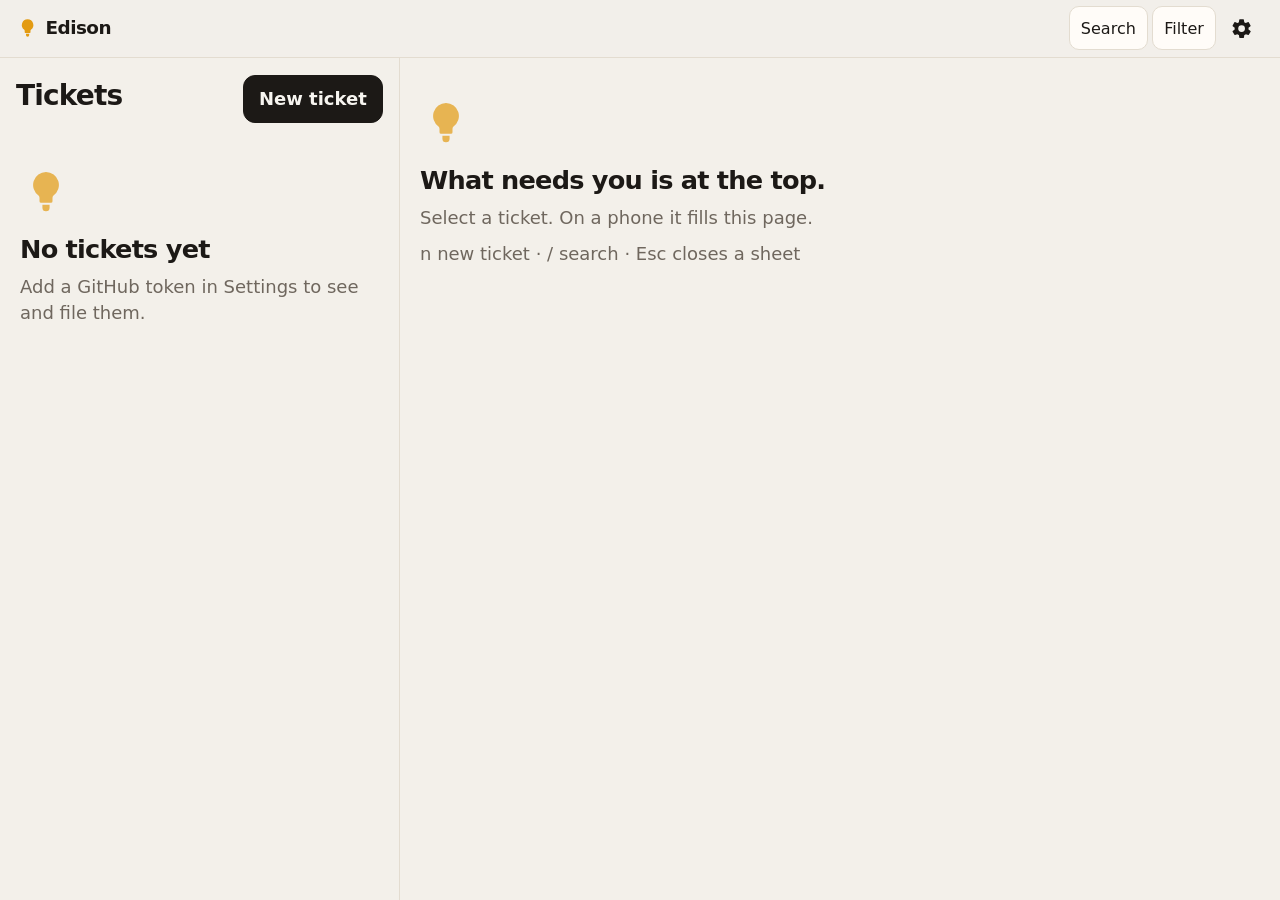
==== commit fe95d862: "Close a ticket without merging when the pull request should not go live, and add Query for tickets t" ====
--- a/index.html
+++ b/index.html
@@ -11,7 +11,7 @@
   <link rel="manifest" href="manifest.json" />
   <link rel="stylesheet" href="assets/css/style.css" />
   <link rel="stylesheet" href="assets/css/brief-message.css" />
-  <meta http-equiv="Content-Security-Policy" content="default-src 'self'; img-src 'self' https: data:; connect-src 'self' https://api.github.com; style-src 'self'; script-src 'self'; base-uri 'self'; form-action 'self'" />
+  <meta http-equiv="Content-Security-Policy" content="default-src 'self'; img-src 'self' https: data: blob:; connect-src 'self' https://api.github.com; style-src 'self'; script-src 'self'; base-uri 'self'; form-action 'self'" />
 </head>
 <body data-page="list">
   <header class="top">
--- a/assets/css/style.css
+++ b/assets/css/style.css
@@ -356,6 +356,10 @@
   --danger: #8f2d2d;
   --amber: #e39b12;
   --shadow: 0 16px 50px rgba(28, 25, 22, 0.16);
+  --section-line: #8a7e70;
+  --note-mine: #f4e3c0;
+  --external: #1f883d;
+  --external-line: #1a7f37;
   background: var(--bg);
   color: var(--ink);
   font-family: "Segoe UI", system-ui, sans-serif;
@@ -470,7 +474,7 @@
 }
 
 :is(body[data-page="list"], body[data-page="ticket"]) .list-head h1 {
-  font-size: 1.45rem;
+  font-size: 1.75rem;
   line-height: 1.15;
   margin: 0;
 }
@@ -508,7 +512,7 @@
 
 :is(body[data-page="list"], body[data-page="ticket"]) .section-label {
   margin: 1.25rem 1rem 0.35rem;
-  font-size: 0.72rem;
+  font-size: 0.85rem;
   font-weight: 700;
   letter-spacing: 0.08em;
   text-transform: uppercase;
@@ -551,7 +555,7 @@
 :is(body[data-page="list"], body[data-page="ticket"]) .attention h2,
 :is(body[data-page="list"], body[data-page="ticket"]) .row-title {
   margin: 0;
-  font-size: 1.05rem;
+  font-size: 1.25rem;
   letter-spacing: -0.02em;
   font-weight: 650;
 }
@@ -583,9 +587,26 @@
 :is(body[data-page="list"], body[data-page="ticket"]) .row-link .pri { grid-column: 3; grid-row: 1; }
 :is(body[data-page="list"], body[data-page="ticket"]) .row-link .meta { grid-column: 2 / -1; grid-row: 2; margin-top: 0; }
 
-:is(body[data-page="list"], body[data-page="ticket"]) .pri { font-size: 0.85rem; font-weight: 700; }
+:is(body[data-page="list"], body[data-page="ticket"]) .pri { font-size: 1rem; font-weight: 700; }
 :is(body[data-page="list"], body[data-page="ticket"]) .pri.p3,
 :is(body[data-page="list"], body[data-page="ticket"]) .row-link.done { color: var(--muted); }
+
+body[data-page="list"] .list-pane,
+body[data-page="list"] .detail-pane > .empty {
+  font-size: 1.125rem;
+}
+
+body[data-page="list"] .empty h2 {
+  font-size: 1.6rem;
+}
+
+body[data-page="list"] .list-pane .quote {
+  font-size: 1.2rem;
+}
+
+body[data-page="list"] .list-pane .meta {
+  font-size: 1rem;
+}
 
 :is(body[data-page="list"], body[data-page="ticket"]) .row-link[aria-current="page"],
 :is(body[data-page="list"], body[data-page="ticket"]) .attention[aria-current="page"] { background: var(--wash); }
@@ -611,6 +632,13 @@
   border-radius: 12px;
   font-weight: 650;
   min-height: 48px;
+  justify-content: center;
+  text-align: center;
+}
+
+:is(body[data-page="list"], body[data-page="ticket"]) button.secondary {
+  border-radius: 12px;
+  min-height: 48px;
 }
 
 :is(body[data-page="list"], body[data-page="ticket"]) button.quiet {
@@ -625,27 +653,26 @@
 
 :is(body[data-page="list"], body[data-page="ticket"]) .segment {
   display: flex;
-  border: 1px solid var(--line);
-  border-radius: 10px;
-  overflow: hidden;
-  background: var(--paper);
+  flex-wrap: wrap;
+  gap: 0.35rem;
+  border: 0;
+  background: transparent;
 }
 
 :is(body[data-page="list"], body[data-page="ticket"]) .segment button {
-  flex: 1;
-  min-height: 44px;
+  flex: 0 1 auto;
+  min-height: 40px;
   border: 0;
-  border-right: 1px solid var(--line);
-  border-radius: 0;
+  border-radius: 999px;
   background: transparent;
-  padding: 0.3rem 0.2rem;
-}
-
-:is(body[data-page="list"], body[data-page="ticket"]) .segment button:last-child { border-right: 0; }
+  padding: 0.15rem 0.7rem;
+  color: var(--muted);
+}
 
 :is(body[data-page="list"], body[data-page="ticket"]) .segment button[aria-pressed="true"] {
-  background: var(--ink);
-  color: #f7f5f0;
+  background: #fff1cc;
+  color: #6b4704;
+  font-weight: 700;
 }
 
 :is(body[data-page="list"], body[data-page="ticket"]) .backdrop {
@@ -656,6 +683,47 @@
   display: flex;
   align-items: flex-end;
   justify-content: center;
+}
+
+:is(body[data-page="list"], body[data-page="ticket"]) .backdrop.confirm-backdrop {
+  align-items: center;
+  padding: 1rem;
+}
+
+:is(body[data-page="list"], body[data-page="ticket"]) .confirm-dialog {
+  width: min(24rem, 100%);
+  background: var(--paper);
+  color: var(--ink);
+  border-radius: 16px;
+  padding: 1.15rem 1.1rem 1rem;
+  box-shadow: var(--shadow);
+}
+
+:is(body[data-page="list"], body[data-page="ticket"]) .confirm-dialog h2 {
+  margin: 0 0 0.45rem;
+  font-size: 1.15rem;
+}
+
+:is(body[data-page="list"], body[data-page="ticket"]) .confirm-dialog p { margin: 0; }
+
+:is(body[data-page="list"], body[data-page="ticket"]) .confirm-actions {
+  display: flex;
+  flex-wrap: wrap;
+  justify-content: center;
+  gap: 0.4rem;
+  margin-top: 1rem;
+}
+
+:is(body[data-page="list"], body[data-page="ticket"]) .confirm-actions button {
+  width: auto;
+  flex: 0 1 auto;
+  min-height: 36px;
+  padding: 0.2rem 0.75rem;
+  font-size: 0.9rem;
+  display: inline-flex;
+  align-items: center;
+  justify-content: center;
+  text-align: center;
 }
 
 :is(body[data-page="list"], body[data-page="ticket"]) .sheet {
@@ -674,7 +742,18 @@
   letter-spacing: -0.03em;
 }
 
-:is(body[data-page="list"], body[data-page="ticket"]) .sheet-actions { display: flex; flex-direction: column; gap: 0.35rem; }
+:is(body[data-page="list"], body[data-page="ticket"]) .sheet-actions {
+  display: flex;
+  flex-direction: row;
+  flex-wrap: wrap;
+  align-items: center;
+  gap: 0.4rem;
+}
+
+:is(body[data-page="list"], body[data-page="ticket"]) .sheet-actions button {
+  width: auto;
+  flex: 0 1 auto;
+}
 
 :is(body[data-page="list"], body[data-page="ticket"]) .chips li {
   display: inline-flex;
@@ -742,6 +821,7 @@
   }
 
   :is(body[data-page="list"], body[data-page="ticket"]) .action-bar .primary,
+  :is(body[data-page="list"], body[data-page="ticket"]) .action-bar .secondary,
   :is(body[data-page="list"], body[data-page="ticket"]) .action-bar .quiet,
   :is(body[data-page="list"], body[data-page="ticket"]) .action-bar .danger { width: auto; }
 
@@ -783,10 +863,26 @@
   height: 2rem;
 }
 
+:is(body[data-page="list"], body[data-page="ticket"]) .kicker-row {
+  display: flex;
+  align-items: center;
+  justify-content: space-between;
+  gap: 0.75rem;
+  margin: 0 0 0.35rem;
+}
+
 :is(body[data-page="list"], body[data-page="ticket"]) .kicker {
-  margin: 0 0 0.35rem;
+  margin: 0;
+  min-width: 0;
   font-size: 0.85rem;
   color: var(--muted);
+}
+
+:is(body[data-page="list"], body[data-page="ticket"]) .kicker-row button.text {
+  flex: none;
+  margin-left: auto;
+  font-size: 0.85rem;
+  white-space: nowrap;
 }
 
 :is(body[data-page="list"], body[data-page="ticket"]) .ticket-title {
@@ -796,10 +892,68 @@
   gap: 0.65rem;
 }
 
+:is(body[data-page="list"], body[data-page="ticket"]) .ticket-links {
+  display: flex;
+  flex-wrap: wrap;
+  align-items: center;
+  gap: 0.4rem;
+  margin-top: 0.85rem;
+}
+
+:is(body[data-page="list"], body[data-page="ticket"]) .ticket-links a.quiet {
+  display: inline-flex;
+  align-items: center;
+  justify-content: center;
+  flex: 0 1 auto;
+  width: auto;
+  max-width: 100%;
+  min-height: 36px;
+  padding: 0.2rem 0.7rem;
+  border: 1px solid var(--external-line);
+  border-radius: 12px;
+  background: var(--external);
+  color: #fff;
+  font-size: 0.9rem;
+  text-decoration: none;
+  overflow-wrap: anywhere;
+  text-align: center;
+}
+
+:is(body[data-page="list"], body[data-page="ticket"]) .ticket-links [data-review] {
+  display: contents;
+}
+
+:is(body[data-page="list"], body[data-page="ticket"]) .ticket-links [data-review][hidden] {
+  display: none;
+}
+
 :is(body[data-page="list"], body[data-page="ticket"]) .action-bar {
   display: flex;
-  flex-direction: column;
-  gap: 0.35rem;
+  flex-direction: row;
+  flex-wrap: wrap;
+  align-items: center;
+  gap: 0.4rem;
+}
+
+:is(body[data-page="list"], body[data-page="ticket"]) .action-bar .hint {
+  flex: 1 0 100%;
+  margin: 0;
+}
+
+:is(body[data-page="list"], body[data-page="ticket"]) .action-bar .primary,
+:is(body[data-page="list"], body[data-page="ticket"]) .action-bar .secondary,
+:is(body[data-page="list"], body[data-page="ticket"]) .action-bar .quiet,
+:is(body[data-page="list"], body[data-page="ticket"]) .action-bar .danger {
+  width: auto;
+  flex: 1 1 0;
+  min-width: 0;
+  min-height: 36px;
+  padding: 0.2rem 0.45rem;
+  font-size: 0.9rem;
+  display: inline-flex;
+  align-items: center;
+  justify-content: center;
+  text-align: center;
 }
 
 :is(body[data-page="list"], body[data-page="ticket"]) .action-bar a {
@@ -837,20 +991,114 @@
 
 :is(body[data-page="list"], body[data-page="ticket"]) .ticket .prose p { margin: 0 0 0.8rem; }
 
+:is(body[data-page="list"], body[data-page="ticket"]) .note-compose {
+  display: flex;
+  flex-direction: column;
+  gap: 0.45rem;
+}
+
+:is(body[data-page="list"], body[data-page="ticket"]) .note-tools {
+  display: flex;
+  align-items: center;
+  gap: 0.15rem;
+}
+
+:is(body[data-page="list"], body[data-page="ticket"]) .note-tools button.icon-btn {
+  width: 40px;
+  min-width: 40px;
+  min-height: 40px;
+  padding: 0;
+  border: 0;
+  border-radius: 999px;
+  background: transparent;
+  color: var(--muted);
+  flex: none;
+}
+
+:is(body[data-page="list"], body[data-page="ticket"]) .note-tools button.icon-btn svg {
+  width: 1.4rem;
+  height: 1.4rem;
+}
+
+:is(body[data-page="list"], body[data-page="ticket"]) .note-tools button.icon-btn[aria-expanded="true"] {
+  background: var(--wash);
+  color: var(--ink);
+}
+
+:is(body[data-page="list"], body[data-page="ticket"]) .note-tools button.primary {
+  width: auto;
+  margin-left: auto;
+  min-height: 36px;
+  padding: 0.2rem 0.75rem;
+}
+
+:is(body[data-page="list"], body[data-page="ticket"]) .note-link-row {
+  display: flex;
+  align-items: center;
+  gap: 0.4rem;
+}
+
+:is(body[data-page="list"], body[data-page="ticket"]) .note-link-row input {
+  flex: 1;
+  min-width: 0;
+  width: auto;
+}
+
+:is(body[data-page="list"], body[data-page="ticket"]) .note-link-row button.quiet {
+  width: auto;
+  flex: none;
+  min-height: 36px;
+  padding: 0.2rem 0.7rem;
+}
+
 :is(body[data-page="list"], body[data-page="ticket"]) .notes {
   list-style: none;
-  margin: 0;
-  padding: 0;
+  margin: 0 0 1.15rem;
+  padding: 0 0 1.15rem;
   display: flex;
   flex-direction: column;
+  align-items: stretch;
   gap: 0.7rem;
+  border-bottom: 1px solid var(--line);
 }
 
 :is(body[data-page="list"], body[data-page="ticket"]) .notes li {
+  max-width: 85%;
+  align-self: flex-start;
   background: var(--paper);
   border: 1px solid var(--line);
-  border-radius: 12px;
-  padding: 0.75rem 0.85rem;
+  border-radius: 16px 16px 16px 4px;
+  padding: 0.7rem 0.8rem;
+}
+
+:is(body[data-page="list"], body[data-page="ticket"]) .notes li.note-mine {
+  align-self: flex-end;
+  background: var(--note-mine);
+  border-color: #e4cf9e;
+  border-radius: 16px 16px 4px 16px;
+}
+
+:is(body[data-page="list"], body[data-page="ticket"]) .notes li.note-editing {
+  align-self: stretch;
+  max-width: none;
+}
+
+:is(body[data-page="list"], body[data-page="ticket"]) .notes li.hint {
+  align-self: stretch;
+  max-width: none;
+  padding: 0;
+  background: none;
+  border: 0;
+  border-radius: 0;
+}
+
+:is(body[data-page="list"], body[data-page="ticket"]) .notes li .prose p:last-child { margin-bottom: 0; }
+
+:is(body[data-page="list"], body[data-page="ticket"]) .note-head {
+  display: flex;
+  align-items: baseline;
+  justify-content: space-between;
+  gap: 0.75rem;
 }
 
 :is(body[data-page="list"], body[data-page="ticket"]) .ask {
@@ -873,6 +1121,17 @@
   margin: 0 0 0.2rem;
   font-size: 1rem;
 }
+
+:is(body[data-page="list"], body[data-page="ticket"]) [data-review] {
+  display: flex;
+  flex-direction: column;
+  align-items: flex-start;
+  gap: 0.35rem;
+}
+
+:is(body[data-page="list"], body[data-page="ticket"]) [data-review][hidden] { display: none; }
+
+:is(body[data-page="list"], body[data-page="ticket"]) .pr-panel [data-review] { margin-top: 0.55rem; }
 
 :is(body[data-page="list"], body[data-page="ticket"]) .ok { color: var(--ok); font-weight: 650; }
 
@@ -894,39 +1153,81 @@
 }
 
 @media (max-width: 1099px) {
-  body[data-page="list"][data-screen="ticket"] .detail-pane { display: block; }
+  body[data-page="list"][data-screen="ticket"] .workspace {
+    display: flex;
+    flex-direction: column;
+    overflow: hidden;
+  }
+
+  body[data-page="list"][data-screen="ticket"] .detail-pane {
+    display: flex;
+    flex: 1;
+    flex-direction: column;
+    min-height: 0;
+    overflow: hidden;
+  }
+
   body[data-page="list"][data-screen="ticket"] .list-pane { display: none; }
 
-  body[data-page="list"][data-screen="ticket"] .workspace,
-  body[data-page="ticket"] .ticket-page { scroll-padding-bottom: 18rem; }
+  body[data-page="ticket"] .ticket-page {
+    display: flex;
+    flex-direction: column;
+    overflow: hidden;
+  }
 
   body[data-page="ticket"] .brand,
   body[data-page="ticket"] .top-actions { display: none; }
 
+  body[data-page="list"][data-screen="ticket"] .detail-pane .ticket,
+  body[data-page="ticket"] .ticket {
+    display: flex;
+    flex-direction: column;
+    flex: 1;
+    min-height: 0;
+    max-width: none;
+    padding: 0;
+    overflow: hidden;
+  }
+
+  body[data-page="list"][data-screen="ticket"] .ticket-scroll,
+  body[data-page="ticket"] .ticket-scroll {
+    flex: 1;
+    min-height: 0;
+    overflow: auto;
+    padding: 1rem 1rem 1.25rem;
+  }
+
   :is(body[data-page="list"][data-screen="ticket"], body[data-page="ticket"]) .action-bar {
-    position: fixed;
-    z-index: 8;
-    left: 0;
-    right: 0;
-    bottom: 0;
+    position: static;
+    flex: none;
+    margin: 0;
     padding: 0.75rem 1rem calc(0.75rem + env(safe-area-inset-bottom));
-    background: rgba(243, 240, 234, 0.96);
-    border-top: 1px solid var(--line);
+    background: var(--paper);
+    border-top: 1px solid var(--section-line);
   }
 
   :is(body[data-page="list"][data-screen="ticket"], body[data-page="ticket"]) .action-bar .primary,
+  :is(body[data-page="list"][data-screen="ticket"], body[data-page="ticket"]) .action-bar .secondary,
   :is(body[data-page="list"][data-screen="ticket"], body[data-page="ticket"]) .action-bar .quiet,
-  :is(body[data-page="list"][data-screen="ticket"], body[data-page="ticket"]) .action-bar .danger { width: 100%; }
-
-  :is(body[data-page="list"][data-screen="ticket"], body[data-page="ticket"]) .ticket {
-    padding-bottom: 18rem;
+  :is(body[data-page="list"][data-screen="ticket"], body[data-page="ticket"]) .action-bar .danger { width: auto; }
+}
+
+@media (min-width: 1100px) {
+  :is(body[data-page="list"], body[data-page="ticket"]) .ticket {
+    display: flex;
+    flex-direction: column;
   }
-}
-
-@media (min-width: 1100px) {
+
+  :is(body[data-page="list"], body[data-page="ticket"]) .ticket-scroll { display: contents; }
+
+  :is(body[data-page="list"], body[data-page="ticket"]) .ticket-head { order: 1; }
+
   :is(body[data-page="list"], body[data-page="ticket"]) .action-bar {
+    order: 2;
     flex-direction: row;
     flex-wrap: wrap;
     align-items: center;
   }
-}
+
+  :is(body[data-page="list"], body[data-page="ticket"]) .ticket-rest { order: 3; }
+}
